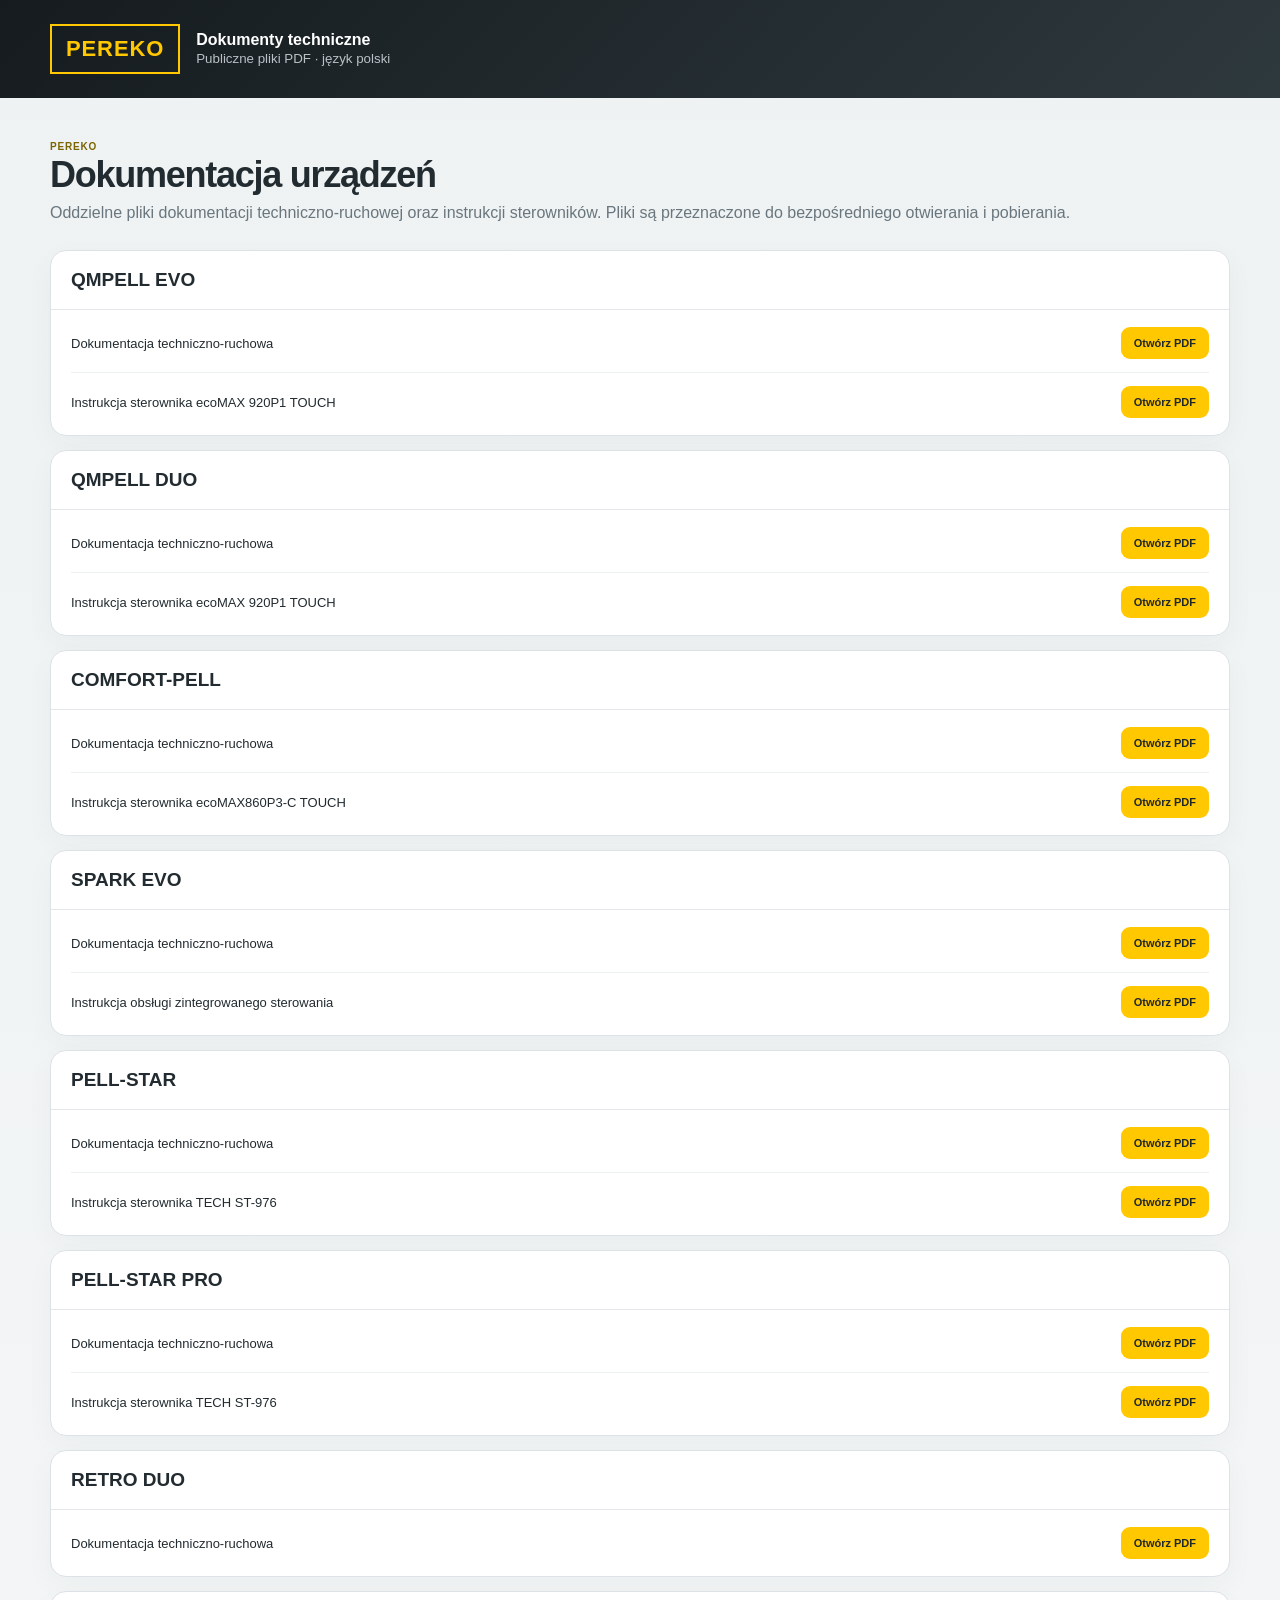
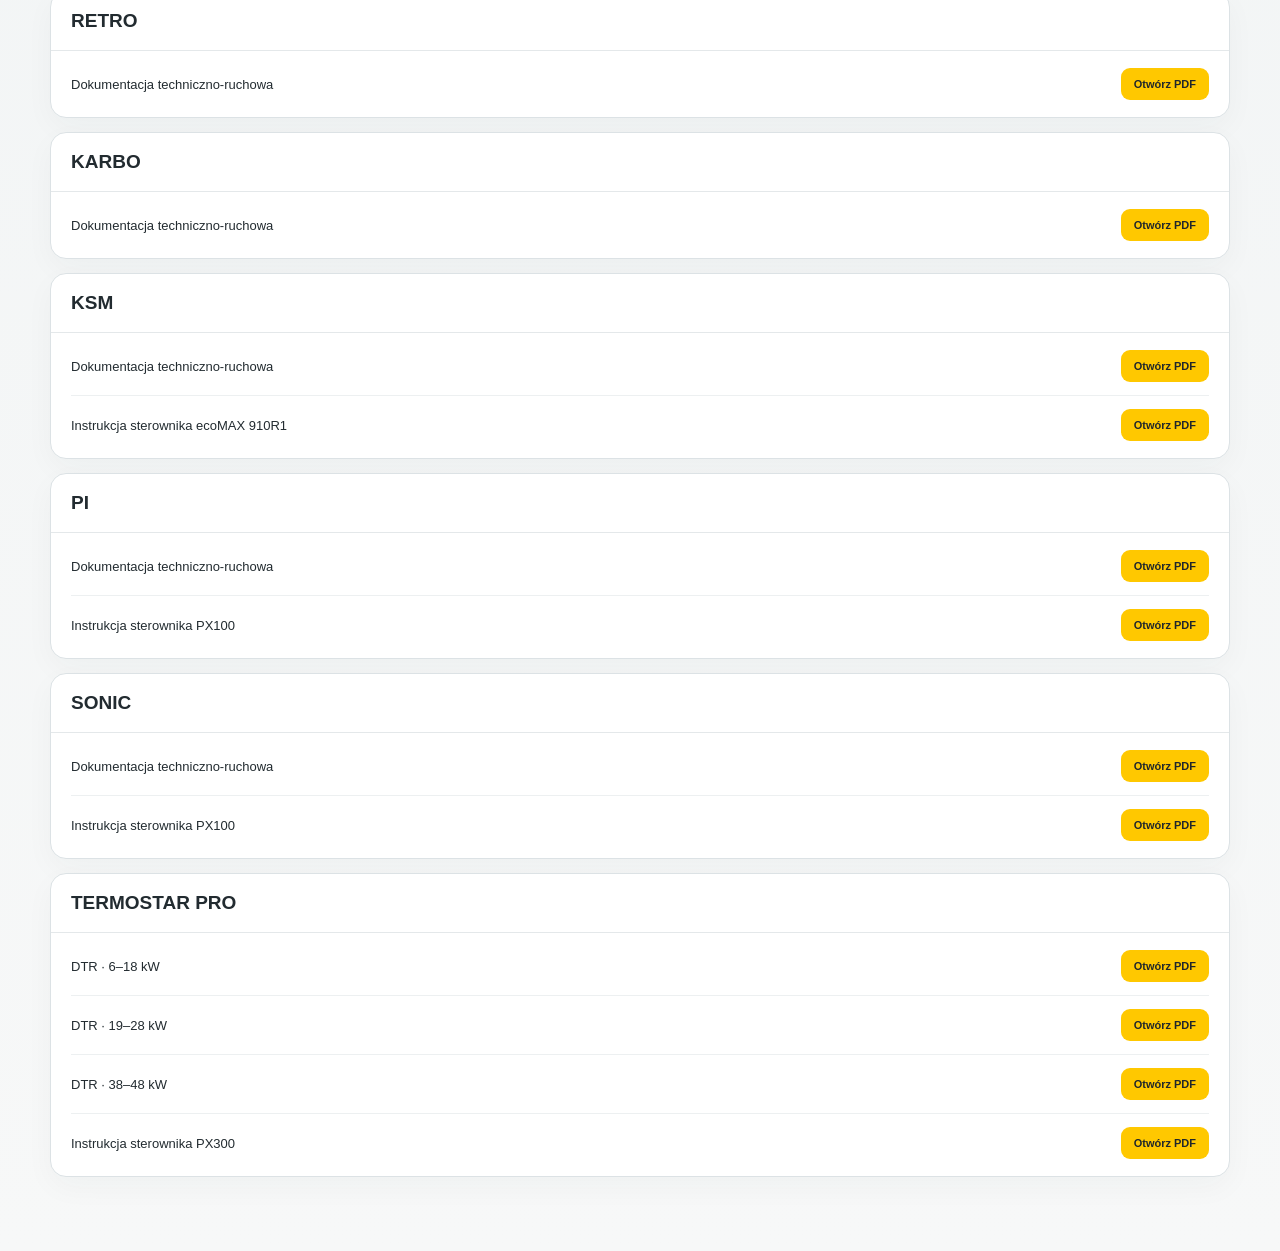
==== docs/pereko-docs/index.html @ 979bf1a4 "Dodaj publiczny indeks dokumentów PEREKO" ====
<!doctype html>
<html lang="pl">
<head>
<meta charset="utf-8">
<meta name="viewport" content="width=device-width,initial-scale=1">
<title>PEREKO — dokumenty techniczne</title>
<style>
:root{--yellow:#ffc800;--ink:#222b30;--muted:#69767d;--line:#dce2e5;--page:#eef2f3;--surface:#fff;--graphite:#20282c}
*{box-sizing:border-box}body{margin:0;background:linear-gradient(180deg,#eef2f3,#f7f8f8);color:var(--ink);font-family:"Segoe UI",Arial,sans-serif}.top{background:linear-gradient(135deg,#151b1e,#2e393e);padding:24px}.inner{width:min(1180px,calc(100% - 32px));margin:auto}.brand{display:flex;align-items:center;gap:16px;color:#fff}.logo{border:2px solid var(--yellow);color:var(--yellow);font-weight:900;font-size:22px;padding:10px 14px;letter-spacing:.04em}.brand b{display:block}.brand small{color:#b8c2c6}.main{padding:38px 0 60px}.main h1{font-size:36px;letter-spacing:-.035em;margin:0 0 8px}.lead{color:var(--muted);margin:0 0 28px}.card{background:#fff;border:1px solid var(--line);border-radius:16px;overflow:hidden;margin:14px 0;box-shadow:0 10px 30px rgba(35,43,47,.035)}.head{padding:18px 20px;border-bottom:1px solid #e4e8ea;display:flex;justify-content:space-between;gap:16px;align-items:center}.head h2{margin:0;font-size:19px}.files{padding:4px 20px}.file{display:flex;justify-content:space-between;gap:18px;align-items:center;padding:13px 0;border-top:1px solid #edf0f1}.file:first-child{border-top:0}.file span{font-size:13px}.file a{text-decoration:none;background:var(--yellow);color:#20272b;font-size:11px;font-weight:900;border-radius:9px;padding:10px 13px;white-space:nowrap}.tag{font-size:10px;font-weight:900;color:#7b6500;text-transform:uppercase;letter-spacing:.08em}@media(max-width:650px){.file{align-items:flex-start;flex-direction:column}.file a{width:100%;text-align:center}.main h1{font-size:28px}}
</style>
</head>
<body>
<header class="top"><div class="inner"><div class="brand"><div class="logo">PEREKO</div><div><b>Dokumenty techniczne</b><small>Publiczne pliki PDF · język polski</small></div></div></div></header>
<main class="main"><div class="inner"><span class="tag">PEREKO</span><h1>Dokumentacja urządzeń</h1><p class="lead">Oddzielne pliki dokumentacji techniczno-ruchowej oraz instrukcji sterowników. Pliki są przeznaczone do bezpośredniego otwierania i pobierania.</p>

<div class="card"><div class="head"><h2>QMPELL EVO</h2></div><div class="files"><div class="file"><span>Dokumentacja techniczno-ruchowa</span><a href="pl/qmpell-evo-dtr-pl.pdf">Otwórz PDF</a></div><div class="file"><span>Instrukcja sterownika ecoMAX 920P1 TOUCH</span><a href="pl/qmpell-evo-sterownik-ecomaxx-920p1-touch-pl.pdf">Otwórz PDF</a></div></div></div>
<div class="card"><div class="head"><h2>QMPELL DUO</h2></div><div class="files"><div class="file"><span>Dokumentacja techniczno-ruchowa</span><a href="pl/qmpell-duo-dtr-pl.pdf">Otwórz PDF</a></div><div class="file"><span>Instrukcja sterownika ecoMAX 920P1 TOUCH</span><a href="pl/qmpell-duo-sterownik-ecomaxx-920p1-touch-pl.pdf">Otwórz PDF</a></div></div></div>
<div class="card"><div class="head"><h2>COMFORT-PELL</h2></div><div class="files"><div class="file"><span>Dokumentacja techniczno-ruchowa</span><a href="pl/comfort-pell-dtr-pl.pdf">Otwórz PDF</a></div><div class="file"><span>Instrukcja sterownika ecoMAX860P3-C TOUCH</span><a href="pl/comfort-pell-sterownik-ecomax860p3-c-touch-pl.pdf">Otwórz PDF</a></div></div></div>
<div class="card"><div class="head"><h2>SPARK EVO</h2></div><div class="files"><div class="file"><span>Dokumentacja techniczno-ruchowa</span><a href="pl/spark-evo-dtr-pl.pdf">Otwórz PDF</a></div><div class="file"><span>Instrukcja obsługi zintegrowanego sterowania</span><a href="pl/spark-evo-instrukcja-sterowania-pl.pdf">Otwórz PDF</a></div></div></div>
<div class="card"><div class="head"><h2>PELL-STAR</h2></div><div class="files"><div class="file"><span>Dokumentacja techniczno-ruchowa</span><a href="pl/pell-star-dtr-pl.pdf">Otwórz PDF</a></div><div class="file"><span>Instrukcja sterownika TECH ST-976</span><a href="pl/pell-star-sterownik-st-976-pl.pdf">Otwórz PDF</a></div></div></div>
<div class="card"><div class="head"><h2>PELL-STAR PRO</h2></div><div class="files"><div class="file"><span>Dokumentacja techniczno-ruchowa</span><a href="pl/pell-star-pro-dtr-pl.pdf">Otwórz PDF</a></div><div class="file"><span>Instrukcja sterownika TECH ST-976</span><a href="pl/pell-star-pro-sterownik-st-976-pl.pdf">Otwórz PDF</a></div></div></div>
<div class="card"><div class="head"><h2>RETRO DUO</h2></div><div class="files"><div class="file"><span>Dokumentacja techniczno-ruchowa</span><a href="pl/retro-duo-dtr-pl.pdf">Otwórz PDF</a></div></div></div>
<div class="card"><div class="head"><h2>RETRO</h2></div><div class="files"><div class="file"><span>Dokumentacja techniczno-ruchowa</span><a href="pl/retro-dtr-pl.pdf">Otwórz PDF</a></div></div></div>
<div class="card"><div class="head"><h2>KARBO</h2></div><div class="files"><div class="file"><span>Dokumentacja techniczno-ruchowa</span><a href="pl/karbo-dtr-pl.pdf">Otwórz PDF</a></div></div></div>
<div class="card"><div class="head"><h2>KSM</h2></div><div class="files"><div class="file"><span>Dokumentacja techniczno-ruchowa</span><a href="pl/ksm-dtr-pl.pdf">Otwórz PDF</a></div><div class="file"><span>Instrukcja sterownika ecoMAX 910R1</span><a href="pl/ksm-sterownik-ecomax-910r1-pl.pdf">Otwórz PDF</a></div></div></div>
<div class="card"><div class="head"><h2>PI</h2></div><div class="files"><div class="file"><span>Dokumentacja techniczno-ruchowa</span><a href="pl/pi-dtr-pl.pdf">Otwórz PDF</a></div><div class="file"><span>Instrukcja sterownika PX100</span><a href="pl/pi-sterownik-px100-pl.pdf">Otwórz PDF</a></div></div></div>
<div class="card"><div class="head"><h2>SONIC</h2></div><div class="files"><div class="file"><span>Dokumentacja techniczno-ruchowa</span><a href="pl/sonic-dtr-pl.pdf">Otwórz PDF</a></div><div class="file"><span>Instrukcja sterownika PX100</span><a href="pl/sonic-sterownik-px100-pl.pdf">Otwórz PDF</a></div></div></div>
<div class="card"><div class="head"><h2>TERMOSTAR PRO</h2></div><div class="files"><div class="file"><span>DTR · 6–18 kW</span><a href="pl/termostar-pro-6-18-dtr-pl.pdf">Otwórz PDF</a></div><div class="file"><span>DTR · 19–28 kW</span><a href="pl/termostar-pro-19-28-dtr-pl.pdf">Otwórz PDF</a></div><div class="file"><span>DTR · 38–48 kW</span><a href="pl/termostar-pro-38-48-dtr-pl.pdf">Otwórz PDF</a></div><div class="file"><span>Instrukcja sterownika PX300</span><a href="pl/termostar-pro-sterownik-px300-pl.pdf">Otwórz PDF</a></div></div></div>
</div></main></body></html>
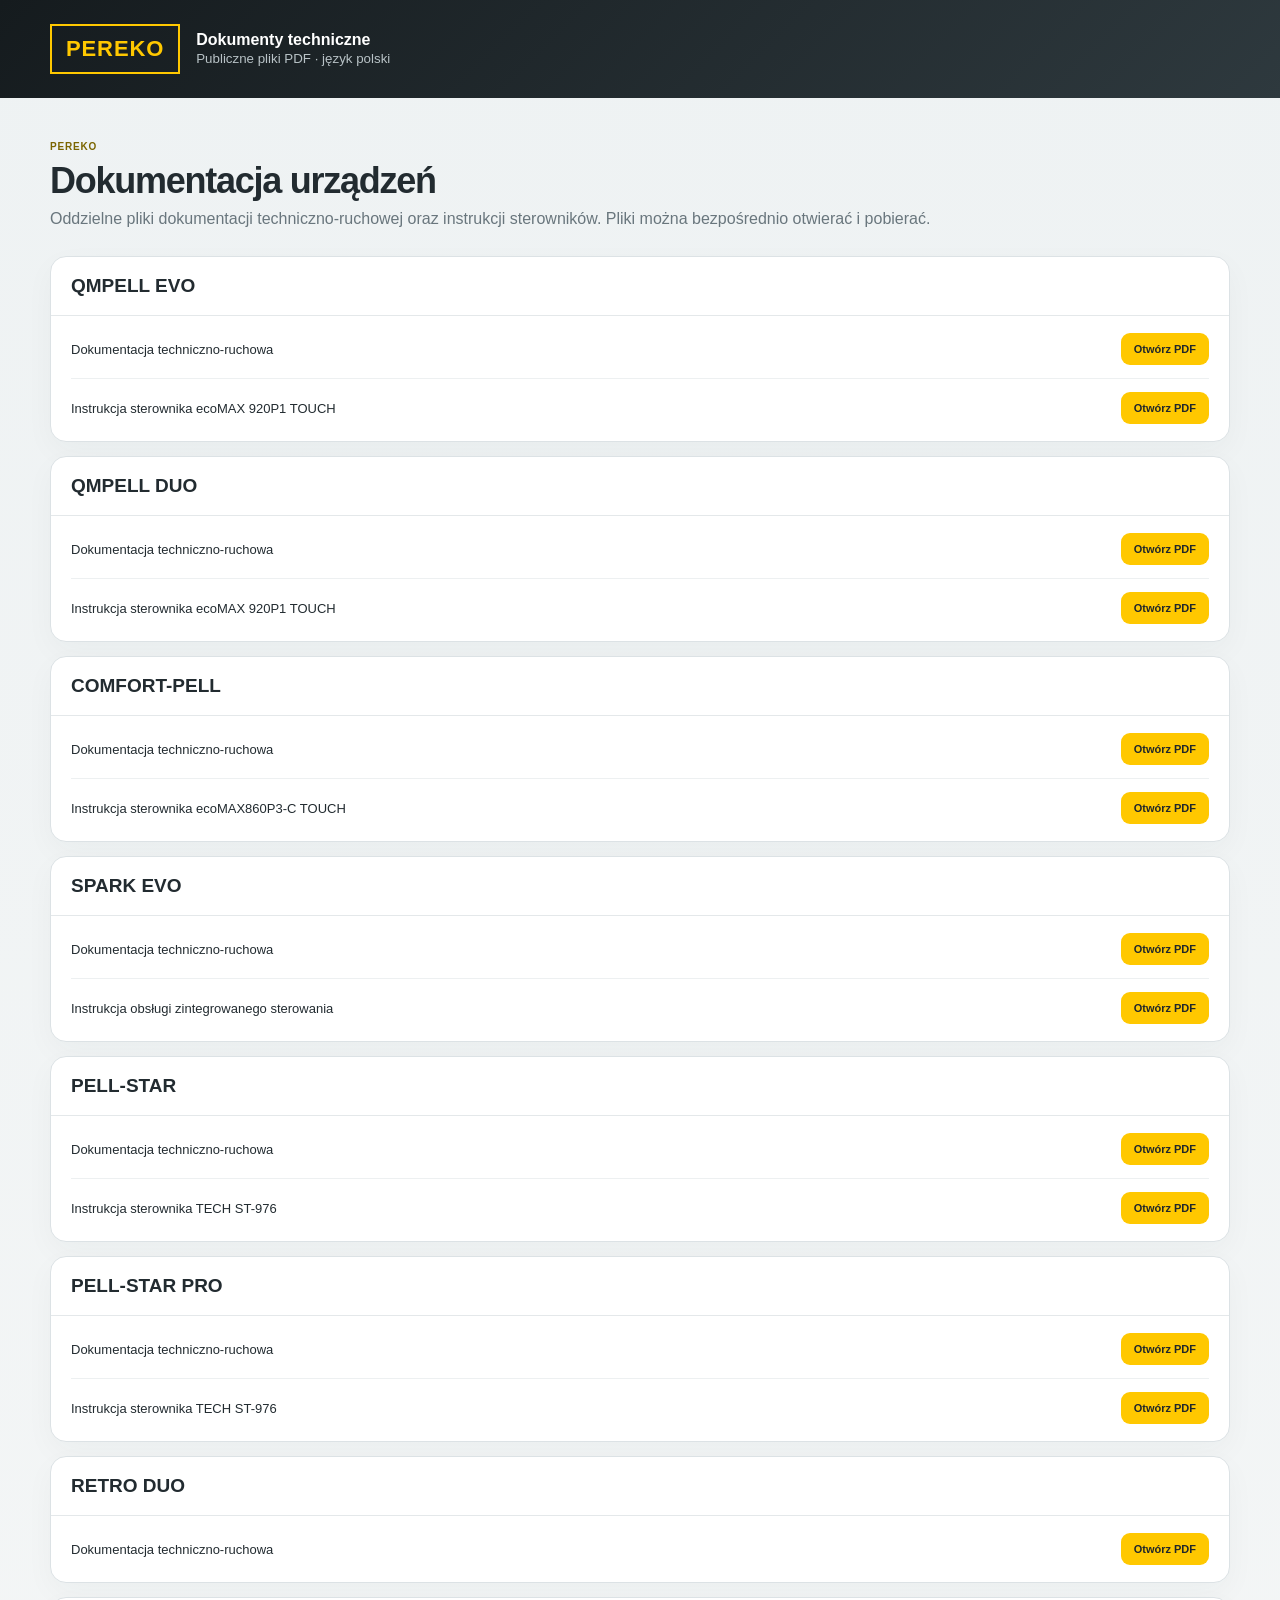
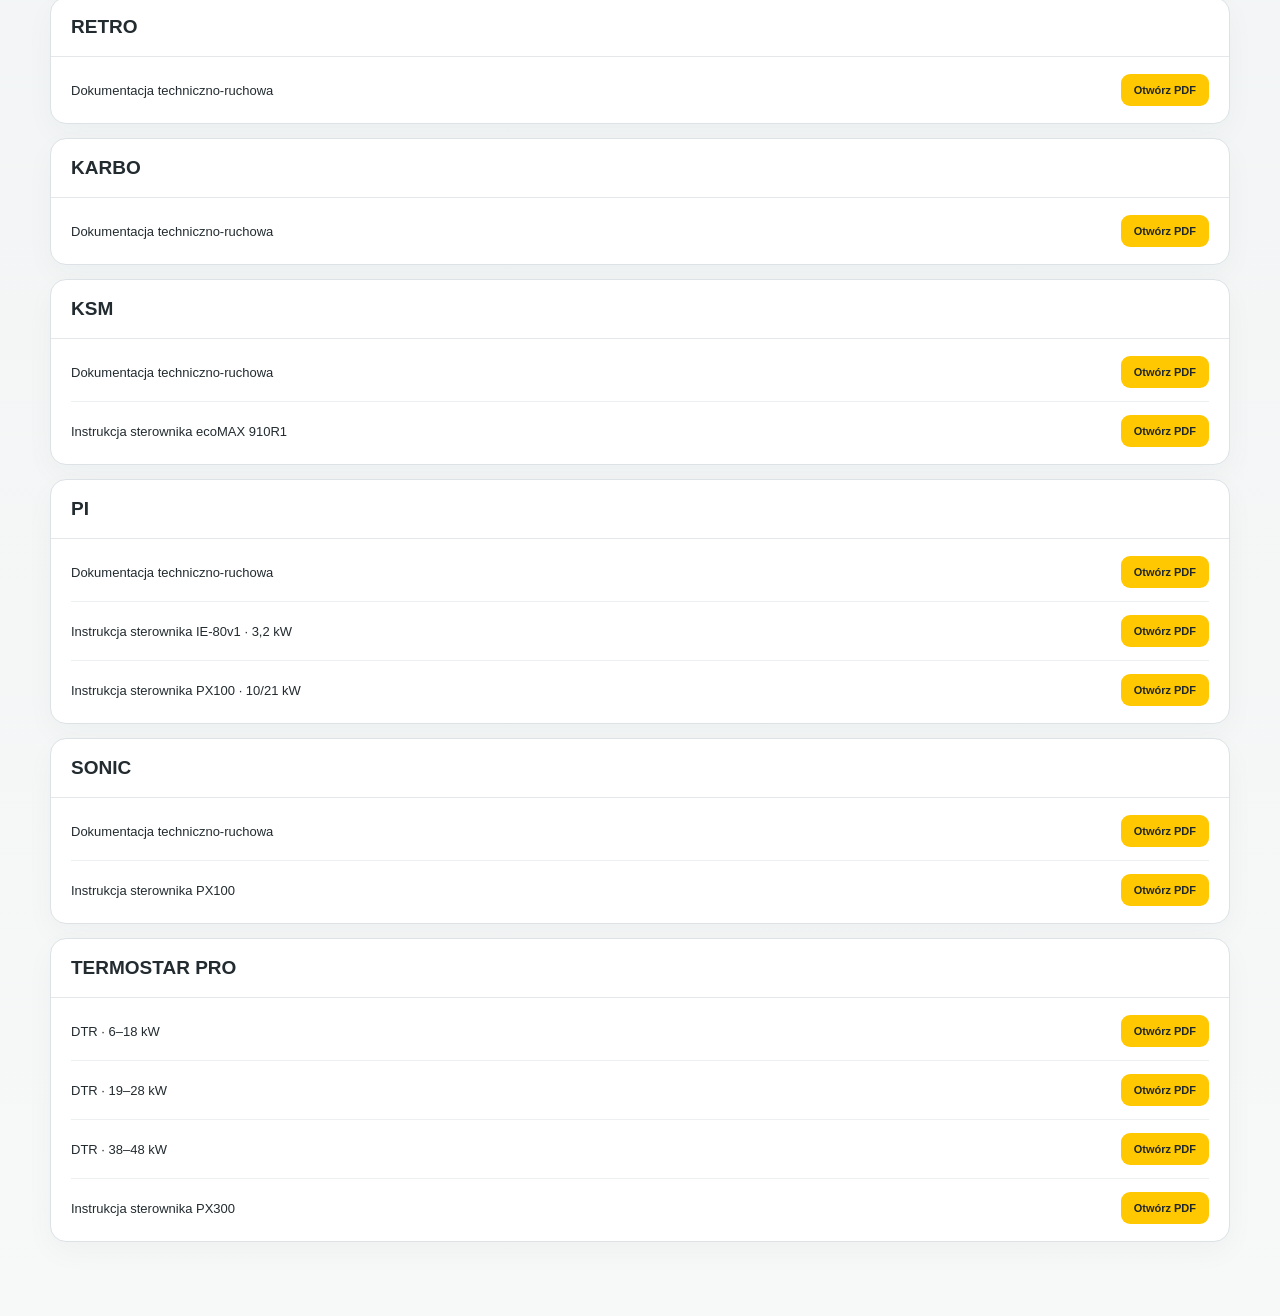
==== commit b25ebf76: "Uzupełnij publiczny indeks dokumentów PEREKO" ====
--- a/docs/pereko-docs/index.html
+++ b/docs/pereko-docs/index.html
@@ -5,25 +5,28 @@
 <meta name="viewport" content="width=device-width,initial-scale=1">
 <title>PEREKO — dokumenty techniczne</title>
 <style>
-:root{--yellow:#ffc800;--ink:#222b30;--muted:#69767d;--line:#dce2e5;--page:#eef2f3;--surface:#fff;--graphite:#20282c}
-*{box-sizing:border-box}body{margin:0;background:linear-gradient(180deg,#eef2f3,#f7f8f8);color:var(--ink);font-family:"Segoe UI",Arial,sans-serif}.top{background:linear-gradient(135deg,#151b1e,#2e393e);padding:24px}.inner{width:min(1180px,calc(100% - 32px));margin:auto}.brand{display:flex;align-items:center;gap:16px;color:#fff}.logo{border:2px solid var(--yellow);color:var(--yellow);font-weight:900;font-size:22px;padding:10px 14px;letter-spacing:.04em}.brand b{display:block}.brand small{color:#b8c2c6}.main{padding:38px 0 60px}.main h1{font-size:36px;letter-spacing:-.035em;margin:0 0 8px}.lead{color:var(--muted);margin:0 0 28px}.card{background:#fff;border:1px solid var(--line);border-radius:16px;overflow:hidden;margin:14px 0;box-shadow:0 10px 30px rgba(35,43,47,.035)}.head{padding:18px 20px;border-bottom:1px solid #e4e8ea;display:flex;justify-content:space-between;gap:16px;align-items:center}.head h2{margin:0;font-size:19px}.files{padding:4px 20px}.file{display:flex;justify-content:space-between;gap:18px;align-items:center;padding:13px 0;border-top:1px solid #edf0f1}.file:first-child{border-top:0}.file span{font-size:13px}.file a{text-decoration:none;background:var(--yellow);color:#20272b;font-size:11px;font-weight:900;border-radius:9px;padding:10px 13px;white-space:nowrap}.tag{font-size:10px;font-weight:900;color:#7b6500;text-transform:uppercase;letter-spacing:.08em}@media(max-width:650px){.file{align-items:flex-start;flex-direction:column}.file a{width:100%;text-align:center}.main h1{font-size:28px}}
+:root{--yellow:#ffc800;--ink:#222b30;--muted:#69767d;--line:#dce2e5}*{box-sizing:border-box}body{margin:0;background:linear-gradient(180deg,#eef2f3,#f7f8f8);color:var(--ink);font-family:"Segoe UI",Arial,sans-serif}.top{background:linear-gradient(135deg,#151b1e,#2e393e);padding:24px}.inner{width:min(1180px,calc(100% - 32px));margin:auto}.brand{display:flex;align-items:center;gap:16px;color:#fff}.logo{border:2px solid var(--yellow);color:var(--yellow);font-weight:900;font-size:22px;padding:10px 14px;letter-spacing:.04em}.brand b{display:block}.brand small{color:#b8c2c6}.main{padding:38px 0 60px}.tag{font-size:10px;font-weight:900;color:#7b6500;text-transform:uppercase;letter-spacing:.08em}.main h1{font-size:36px;letter-spacing:-.035em;margin:6px 0 8px}.lead{color:var(--muted);margin:0 0 28px}.card{background:#fff;border:1px solid var(--line);border-radius:16px;overflow:hidden;margin:14px 0;box-shadow:0 10px 30px rgba(35,43,47,.035)}.head{padding:18px 20px;border-bottom:1px solid #e4e8ea}.head h2{margin:0;font-size:19px}.files{padding:4px 20px}.file{display:flex;justify-content:space-between;gap:18px;align-items:center;padding:13px 0;border-top:1px solid #edf0f1}.file:first-child{border-top:0}.file span{font-size:13px}.file a{text-decoration:none;background:var(--yellow);color:#20272b;font-size:11px;font-weight:900;border-radius:9px;padding:10px 13px;white-space:nowrap}@media(max-width:650px){.file{align-items:flex-start;flex-direction:column}.file a{width:100%;text-align:center}.main h1{font-size:28px}}
 </style>
 </head>
 <body>
 <header class="top"><div class="inner"><div class="brand"><div class="logo">PEREKO</div><div><b>Dokumenty techniczne</b><small>Publiczne pliki PDF · język polski</small></div></div></div></header>
-<main class="main"><div class="inner"><span class="tag">PEREKO</span><h1>Dokumentacja urządzeń</h1><p class="lead">Oddzielne pliki dokumentacji techniczno-ruchowej oraz instrukcji sterowników. Pliki są przeznaczone do bezpośredniego otwierania i pobierania.</p>
-
-<div class="card"><div class="head"><h2>QMPELL EVO</h2></div><div class="files"><div class="file"><span>Dokumentacja techniczno-ruchowa</span><a href="pl/qmpell-evo-dtr-pl.pdf">Otwórz PDF</a></div><div class="file"><span>Instrukcja sterownika ecoMAX 920P1 TOUCH</span><a href="pl/qmpell-evo-sterownik-ecomaxx-920p1-touch-pl.pdf">Otwórz PDF</a></div></div></div>
-<div class="card"><div class="head"><h2>QMPELL DUO</h2></div><div class="files"><div class="file"><span>Dokumentacja techniczno-ruchowa</span><a href="pl/qmpell-duo-dtr-pl.pdf">Otwórz PDF</a></div><div class="file"><span>Instrukcja sterownika ecoMAX 920P1 TOUCH</span><a href="pl/qmpell-duo-sterownik-ecomaxx-920p1-touch-pl.pdf">Otwórz PDF</a></div></div></div>
-<div class="card"><div class="head"><h2>COMFORT-PELL</h2></div><div class="files"><div class="file"><span>Dokumentacja techniczno-ruchowa</span><a href="pl/comfort-pell-dtr-pl.pdf">Otwórz PDF</a></div><div class="file"><span>Instrukcja sterownika ecoMAX860P3-C TOUCH</span><a href="pl/comfort-pell-sterownik-ecomax860p3-c-touch-pl.pdf">Otwórz PDF</a></div></div></div>
-<div class="card"><div class="head"><h2>SPARK EVO</h2></div><div class="files"><div class="file"><span>Dokumentacja techniczno-ruchowa</span><a href="pl/spark-evo-dtr-pl.pdf">Otwórz PDF</a></div><div class="file"><span>Instrukcja obsługi zintegrowanego sterowania</span><a href="pl/spark-evo-instrukcja-sterowania-pl.pdf">Otwórz PDF</a></div></div></div>
-<div class="card"><div class="head"><h2>PELL-STAR</h2></div><div class="files"><div class="file"><span>Dokumentacja techniczno-ruchowa</span><a href="pl/pell-star-dtr-pl.pdf">Otwórz PDF</a></div><div class="file"><span>Instrukcja sterownika TECH ST-976</span><a href="pl/pell-star-sterownik-st-976-pl.pdf">Otwórz PDF</a></div></div></div>
-<div class="card"><div class="head"><h2>PELL-STAR PRO</h2></div><div class="files"><div class="file"><span>Dokumentacja techniczno-ruchowa</span><a href="pl/pell-star-pro-dtr-pl.pdf">Otwórz PDF</a></div><div class="file"><span>Instrukcja sterownika TECH ST-976</span><a href="pl/pell-star-pro-sterownik-st-976-pl.pdf">Otwórz PDF</a></div></div></div>
-<div class="card"><div class="head"><h2>RETRO DUO</h2></div><div class="files"><div class="file"><span>Dokumentacja techniczno-ruchowa</span><a href="pl/retro-duo-dtr-pl.pdf">Otwórz PDF</a></div></div></div>
-<div class="card"><div class="head"><h2>RETRO</h2></div><div class="files"><div class="file"><span>Dokumentacja techniczno-ruchowa</span><a href="pl/retro-dtr-pl.pdf">Otwórz PDF</a></div></div></div>
-<div class="card"><div class="head"><h2>KARBO</h2></div><div class="files"><div class="file"><span>Dokumentacja techniczno-ruchowa</span><a href="pl/karbo-dtr-pl.pdf">Otwórz PDF</a></div></div></div>
-<div class="card"><div class="head"><h2>KSM</h2></div><div class="files"><div class="file"><span>Dokumentacja techniczno-ruchowa</span><a href="pl/ksm-dtr-pl.pdf">Otwórz PDF</a></div><div class="file"><span>Instrukcja sterownika ecoMAX 910R1</span><a href="pl/ksm-sterownik-ecomax-910r1-pl.pdf">Otwórz PDF</a></div></div></div>
-<div class="card"><div class="head"><h2>PI</h2></div><div class="files"><div class="file"><span>Dokumentacja techniczno-ruchowa</span><a href="pl/pi-dtr-pl.pdf">Otwórz PDF</a></div><div class="file"><span>Instrukcja sterownika PX100</span><a href="pl/pi-sterownik-px100-pl.pdf">Otwórz PDF</a></div></div></div>
-<div class="card"><div class="head"><h2>SONIC</h2></div><div class="files"><div class="file"><span>Dokumentacja techniczno-ruchowa</span><a href="pl/sonic-dtr-pl.pdf">Otwórz PDF</a></div><div class="file"><span>Instrukcja sterownika PX100</span><a href="pl/sonic-sterownik-px100-pl.pdf">Otwórz PDF</a></div></div></div>
-<div class="card"><div class="head"><h2>TERMOSTAR PRO</h2></div><div class="files"><div class="file"><span>DTR · 6–18 kW</span><a href="pl/termostar-pro-6-18-dtr-pl.pdf">Otwórz PDF</a></div><div class="file"><span>DTR · 19–28 kW</span><a href="pl/termostar-pro-19-28-dtr-pl.pdf">Otwórz PDF</a></div><div class="file"><span>DTR · 38–48 kW</span><a href="pl/termostar-pro-38-48-dtr-pl.pdf">Otwórz PDF</a></div><div class="file"><span>Instrukcja sterownika PX300</span><a href="pl/termostar-pro-sterownik-px300-pl.pdf">Otwórz PDF</a></div></div></div>
-</div></main></body></html>+<main class="main"><div class="inner"><span class="tag">PEREKO</span><h1>Dokumentacja urządzeń</h1><p class="lead">Oddzielne pliki dokumentacji techniczno-ruchowej oraz instrukcji sterowników. Pliki można bezpośrednio otwierać i pobierać.</p><div id="list"></div></div></main>
+<script>
+const docs=[
+['QMPELL EVO',[['Dokumentacja techniczno-ruchowa','pl/qmpell-evo-dtr-pl.pdf'],['Instrukcja sterownika ecoMAX 920P1 TOUCH','pl/qmpell-evo-sterownik-ecomaxx-920p1-touch-pl.pdf']]],
+['QMPELL DUO',[['Dokumentacja techniczno-ruchowa','pl/qmpell-duo-dtr-pl.pdf'],['Instrukcja sterownika ecoMAX 920P1 TOUCH','pl/qmpell-duo-sterownik-ecomaxx-920p1-touch-pl.pdf']]],
+['COMFORT-PELL',[['Dokumentacja techniczno-ruchowa','pl/comfort-pell-dtr-pl.pdf'],['Instrukcja sterownika ecoMAX860P3-C TOUCH','pl/comfort-pell-sterownik-ecomax860p3-c-touch-pl.pdf']]],
+['SPARK EVO',[['Dokumentacja techniczno-ruchowa','pl/spark-evo-dtr-pl.pdf'],['Instrukcja obsługi zintegrowanego sterowania','pl/spark-evo-instrukcja-sterowania-pl.pdf']]],
+['PELL-STAR',[['Dokumentacja techniczno-ruchowa','pl/pell-star-dtr-pl.pdf'],['Instrukcja sterownika TECH ST-976','pl/pell-star-sterownik-st-976-pl.pdf']]],
+['PELL-STAR PRO',[['Dokumentacja techniczno-ruchowa','pl/pell-star-pro-dtr-pl.pdf'],['Instrukcja sterownika TECH ST-976','pl/pell-star-pro-sterownik-st-976-pl.pdf']]],
+['RETRO DUO',[['Dokumentacja techniczno-ruchowa','pl/retro-duo-dtr-pl.pdf']]],
+['RETRO',[['Dokumentacja techniczno-ruchowa','pl/retro-dtr-pl.pdf']]],
+['KARBO',[['Dokumentacja techniczno-ruchowa','pl/karbo-dtr-pl.pdf']]],
+['KSM',[['Dokumentacja techniczno-ruchowa','pl/ksm-dtr-pl.pdf'],['Instrukcja sterownika ecoMAX 910R1','pl/ksm-sterownik-ecomax-910r1-pl.pdf']]],
+['PI',[['Dokumentacja techniczno-ruchowa','pl/pi-dtr-pl.pdf'],['Instrukcja sterownika IE-80v1 · 3,2 kW','pl/pi-sterownik-ie-80v1-pl.pdf'],['Instrukcja sterownika PX100 · 10/21 kW','pl/pi-sterownik-px100-pl.pdf']]],
+['SONIC',[['Dokumentacja techniczno-ruchowa','pl/sonic-dtr-pl.pdf'],['Instrukcja sterownika PX100','pl/sonic-sterownik-px100-pl.pdf']]],
+['TERMOSTAR PRO',[['DTR · 6–18 kW','pl/termostar-pro-6-18-dtr-pl.pdf'],['DTR · 19–28 kW','pl/termostar-pro-19-28-dtr-pl.pdf'],['DTR · 38–48 kW','pl/termostar-pro-38-48-dtr-pl.pdf'],['Instrukcja sterownika PX300','pl/termostar-pro-sterownik-px300-pl.pdf']]]
+];
+document.getElementById('list').innerHTML=docs.map(([name,files])=>`<section class="card"><div class="head"><h2>${name}</h2></div><div class="files">${files.map(([label,url])=>`<div class="file"><span>${label}</span><a href="${url}" target="_blank" rel="noopener">Otwórz PDF</a></div>`).join('')}</div></section>`).join('');
+</script>
+</body></html>
